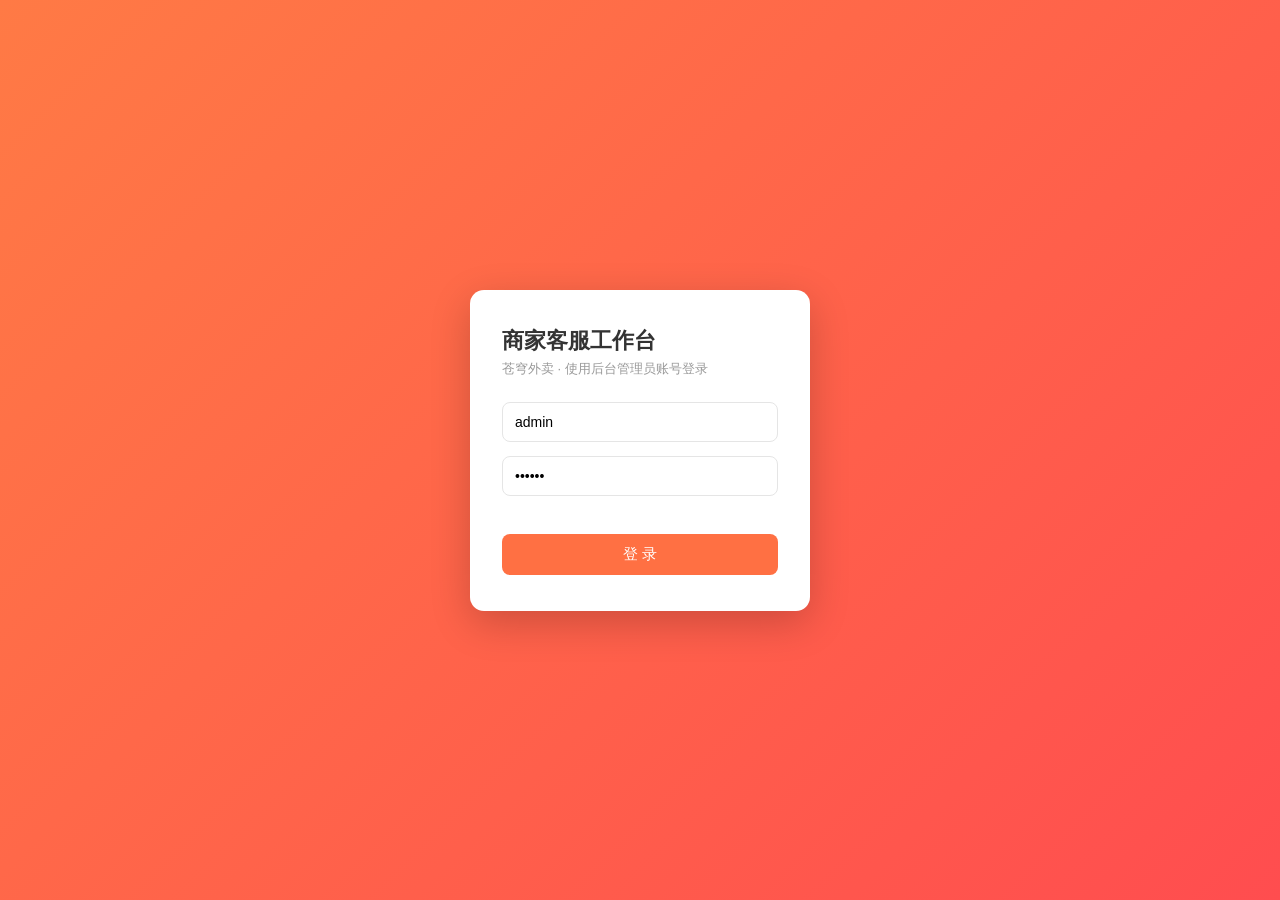
==== heima_sky_take_out-main/Web/nginx-1.20.2/html/kefu/index.html @ c5e61953 "feat(chat): 接入RAG智能客服，机器人优先应答并支持一键转人工 - 新增 BotService 调用 RAG 服务(127.0.0.1:8000/api/ask)，连接超时5s、读超时60" ====
<!DOCTYPE html>
<html lang="zh-CN">
<head>
<meta charset="UTF-8">
<meta name="viewport" content="width=device-width, initial-scale=1.0">
<title>苍穹外卖 · 商家客服</title>
<style>
  * { margin: 0; padding: 0; box-sizing: border-box; }
  html, body { height: 100%; font-family: -apple-system, "Segoe UI", "Microsoft YaHei", sans-serif; background: #f0f2f5; color: #333; }
  .hidden { display: none !important; }

  /* 登录 */
  #login-mask {
    position: fixed; inset: 0; background: linear-gradient(135deg, #ff7a45, #ff4d4f);
    display: flex; align-items: center; justify-content: center;
  }
  .login-card {
    background: #fff; border-radius: 14px; padding: 36px 32px;
    width: 340px; box-shadow: 0 12px 40px rgba(0,0,0,.2);
  }
  .login-card h1 { font-size: 22px; margin-bottom: 4px; }
  .login-card p { font-size: 13px; color: #999; margin-bottom: 24px; }
  .login-card input {
    width: 100%; border: 1px solid #e5e5e5; border-radius: 8px;
    padding: 11px 12px; font-size: 14px; margin-bottom: 14px; outline: none;
  }
  .login-card input:focus { border-color: #ff7a45; }
  .login-card button {
    width: 100%; border: none; border-radius: 8px; background: #ff7043;
    color: #fff; font-size: 15px; padding: 11px; cursor: pointer;
  }
  .login-card button:active { background: #e85d30; }
  .login-err { color: #f5222d; font-size: 12px; min-height: 18px; margin-bottom: 6px; }

  /* 主界面 */
  #app { height: 100%; display: flex; flex-direction: column; }
  .topbar {
    height: 56px; background: #fff; border-bottom: 1px solid #e8e8e8;
    display: flex; align-items: center; padding: 0 20px; flex-shrink: 0;
  }
  .topbar .logo { font-size: 17px; font-weight: 700; color: #ff7043; }
  .topbar .logo small { color: #999; font-weight: 400; margin-left: 8px; font-size: 12px; }
  .topbar .spacer { flex: 1; }
  .conn-dot { font-size: 12px; color: #999; margin-right: 16px; }
  .conn-dot::before {
    content: ""; display: inline-block; width: 8px; height: 8px; border-radius: 50%;
    background: #52c41a; margin-right: 5px; vertical-align: 1px;
  }
  .conn-dot.offline::before { background: #f5222d; }
  .emp-name { font-size: 13px; color: #666; margin-right: 14px; }
  .btn-logout {
    border: 1px solid #ddd; background: #fff; border-radius: 6px;
    padding: 6px 14px; font-size: 13px; cursor: pointer; color: #666;
  }

  .main { flex: 1; min-height: 0; display: flex; padding: 16px; gap: 16px; }
  .sider {
    width: 280px; background: #fff; border-radius: 12px;
    display: flex; flex-direction: column; overflow: hidden;
    box-shadow: 0 2px 10px rgba(0,0,0,.05); flex-shrink: 0;
  }
  .sider-head { padding: 16px; font-weight: 600; border-bottom: 1px solid #f2f2f2; flex-shrink: 0; }
  .conv-list { flex: 1; overflow-y: auto; }
  .conv {
    display: flex; align-items: center; gap: 10px; padding: 13px 16px; cursor: pointer;
    border-bottom: 1px solid #f7f7f7;
  }
  .conv:hover { background: #fafafa; }
  .conv.active { background: #fff4ef; }
  .conv-avatar {
    width: 40px; height: 40px; border-radius: 50%; background: #e6f4ff; color: #1677ff;
    display: flex; align-items: center; justify-content: center; font-size: 18px; flex-shrink: 0;
  }
  .conv-main { flex: 1; min-width: 0; }
  .conv-line1 { display: flex; justify-content: space-between; }
  .conv-name { font-size: 14px; font-weight: 600; }
  .conv-time { font-size: 11px; color: #bbb; }
  .conv-line2 { display: flex; justify-content: space-between; align-items: center; margin-top: 4px; gap: 6px; }
  .conv-last { font-size: 12px; color: #999; overflow: hidden; white-space: nowrap; text-overflow: ellipsis; flex: 1; }
  .conv-badge {
    background: #f5222d; color: #fff; font-size: 11px; border-radius: 9px;
    min-width: 18px; height: 18px; line-height: 18px; text-align: center; padding: 0 5px; flex-shrink: 0;
  }
  .sider-empty { text-align: center; color: #bbb; font-size: 13px; padding: 40px 0; }

  .chat {
    flex: 1; min-width: 0; background: #fff; border-radius: 12px;
    display: flex; flex-direction: column; overflow: hidden;
    box-shadow: 0 2px 10px rgba(0,0,0,.05);
  }
  .chat-head {
    padding: 14px 20px; border-bottom: 1px solid #f2f2f2; font-weight: 600; flex-shrink: 0;
  }
  .chat-head small { font-weight: 400; color: #999; margin-left: 8px; }
  .chat-msgs { flex: 1; min-height: 0; overflow-y: auto; padding: 20px; background: #f5f6f8; }
  .chat-tip { text-align: center; color: #bbb; font-size: 13px; margin-top: 30px; }
  .msg-row { display: flex; margin-bottom: 16px; }
  .msg-row.me { justify-content: flex-end; }
  .msg-ava {
    width: 36px; height: 36px; border-radius: 50%; background: #fff; border: 1px solid #eee;
    display: flex; align-items: center; justify-content: center; font-size: 19px; margin-right: 9px; flex-shrink: 0;
  }
  .msg-col { max-width: 66%; display: flex; flex-direction: column; }
  .me .msg-col { align-items: flex-end; }
  .msg-time { font-size: 10px; color: #bbb; margin-bottom: 3px; }
  .bubble { padding: 9px 13px; border-radius: 10px; font-size: 14px; line-height: 1.5; word-break: break-word; white-space: pre-wrap; }
  .other .bubble { background: #fff; border-top-left-radius: 2px; }
  .me .bubble { background: #ff7043; color: #fff; border-top-right-radius: 2px; }
  .bubble.sending { opacity: .6; }
  .order-card {
    width: 230px; background: #fff; border-radius: 10px; overflow: hidden; box-shadow: 0 1px 4px rgba(0,0,0,.1);
  }
  .me .order-card { background: #fff3ed; }
  .oc-h { background: #f7f7f7; padding: 7px 11px; font-size: 12px; color: #666; }
  .oc-n { padding: 8px 11px 4px; font-size: 12px; word-break: break-all; }
  .oc-f { display: flex; justify-content: space-between; padding: 4px 11px 9px; font-size: 12px; color: #888; }
  .oc-f b { color: #ff7043; font-size: 15px; }

  .chat-bar { display: flex; gap: 10px; padding: 12px 16px; border-top: 1px solid #f2f2f2; flex-shrink: 0; }
  .chat-bar textarea {
    flex: 1; border: 1px solid #e8e8e8; border-radius: 8px; resize: none; height: 44px;
    padding: 10px 12px; font-size: 14px; outline: none; font-family: inherit;
  }
  .chat-bar textarea:focus { border-color: #ff7a45; }
  .chat-bar button {
    align-self: flex-end; border: none; background: #ff7043; color: #fff;
    border-radius: 8px; padding: 0 26px; height: 44px; font-size: 14px; cursor: pointer;
  }
  .chat-bar button:disabled { background: #ffc7ae; cursor: not-allowed; }
  .chat-placeholder {
    flex: 1; display: flex; align-items: center; justify-content: center;
    color: #bbb; font-size: 14px;
  }
</style>
</head>
<body>

<div id="login-mask">
  <div class="login-card">
    <h1>商家客服工作台</h1>
    <p>苍穹外卖 · 使用后台管理员账号登录</p>
    <input id="lg-username" placeholder="管理员账号" value="admin" autocomplete="username">
    <input id="lg-password" type="password" placeholder="密码" value="123456" autocomplete="current-password">
    <div class="login-err" id="lg-err"></div>
    <button id="lg-btn">登 录</button>
  </div>
</div>

<div id="app" class="hidden">
  <div class="topbar">
    <div class="logo">🏪 苍穹外卖客服<small>商家工作台</small></div>
    <div class="spacer"></div>
    <span class="conn-dot" id="conn-dot">已连接</span>
    <span class="emp-name" id="emp-name"></span>
    <button class="btn-logout" id="btn-logout">退出</button>
  </div>
  <div class="main">
    <div class="sider">
      <div class="sider-head">会话列表</div>
      <div class="conv-list" id="conv-list"></div>
    </div>
    <div class="chat" id="chat-panel">
      <div class="chat-placeholder" id="chat-empty">请选择左侧会话开始回复</div>
      <div class="chat-head hidden" id="chat-head"></div>
      <div class="chat-msgs hidden" id="chat-msgs"></div>
      <div class="chat-bar hidden" id="chat-bar">
        <textarea id="chat-input" placeholder="输入回复内容，Enter 发送（Shift+Enter 换行）" maxlength="500"></textarea>
        <button id="chat-send">发送</button>
      </div>
    </div>
  </div>
</div>

<script>
(function () {
  var TOKEN_KEY = "sky_kefu_token";
  var EMP_KEY = "sky_kefu_emp";
  var STATUS_TEXT = { 1: "待付款", 2: "待接单", 3: "已接单", 4: "派送中", 5: "已完成", 6: "已取消" };

  var token = localStorage.getItem(TOKEN_KEY) || "";
  var emp = JSON.parse(localStorage.getItem(EMP_KEY) || "null");
  var conversations = [];
  var currentUser = null;   // 当前打开会话的 userId
  var messages = [];        // 当前会话消息
  var ws = null;
  var reconnectTimer = null;

  var $ = function (id) { return document.getElementById(id); };

  function esc(s) {
    return String(s == null ? "" : s).replace(/[&<>"']/g, function (c) {
      return { "&": "&amp;", "<": "&lt;", ">": "&gt;", '"': "&quot;", "'": "&#39;" }[c];
    });
  }
  function money(n) { return (Number(n) || 0).toFixed(2); }
  function fmtTime(t) {
    if (!t) return "";
    var d = new Date(String(t).replace(/-/g, "/"));
    if (isNaN(d.getTime())) return String(t).slice(5, 16);
    var p = function (n) { return n < 10 ? "0" + n : n; };
    return (d.getMonth() + 1) + "-" + p(d.getDate()) + " " + p(d.getHours()) + ":" + p(d.getMinutes());
  }

  function api(method, url, body) {
    return fetch(url, {
      method: method,
      headers: { "token": token, "Content-Type": "application/json" },
      body: body ? JSON.stringify(body) : undefined
    }).then(function (r) {
      if (r.status === 401) { logout(); throw new Error("登录已过期"); }
      return r.json();
    }).then(function (res) {
      if (res.code && res.code !== 1 && res.code !== 200) throw new Error(res.msg || "请求失败");
      return res.data;
    });
  }

  // ---------- 登录 ----------
  $("lg-btn").addEventListener("click", login);
  $("lg-password").addEventListener("keydown", function (e) { if (e.key === "Enter") login(); });

  function login() {
    var u = $("lg-username").value.trim();
    var p = $("lg-password").value.trim();
    $("lg-err").textContent = "";
    if (!u || !p) { $("lg-err").textContent = "请输入账号密码"; return; }
    fetch("/api/employee/login", {
      method: "POST",
      headers: { "Content-Type": "application/json" },
      body: JSON.stringify({ username: u, password: p })
    }).then(function (r) { return r.json(); }).then(function (res) {
      if (res.code !== 1 && res.code !== 200) throw new Error(res.msg || "登录失败");
      token = res.data.token;
      emp = { id: res.data.id, name: res.data.name || res.data.userName || u };
      localStorage.setItem(TOKEN_KEY, token);
      localStorage.setItem(EMP_KEY, JSON.stringify(emp));
      enterApp();
    }).catch(function (e) {
      $("lg-err").textContent = e.message || "登录失败";
    });
  }

  $("btn-logout").addEventListener("click", logout);
  function logout() {
    token = "";
    localStorage.removeItem(TOKEN_KEY);
    localStorage.removeItem(EMP_KEY);
    closeWs();
    $("login-mask").classList.remove("hidden");
    $("app").classList.add("hidden");
  }

  // ---------- 进入工作台 ----------
  function enterApp() {
    $("login-mask").classList.add("hidden");
    $("app").classList.remove("hidden");
    $("emp-name").textContent = emp ? (emp.name || "管理员") : "";
    connectWs();
    loadConversations();
    setInterval(loadConversations, 15000); // 兜底轮询
  }

  // ---------- WebSocket ----------
  function connectWs() {
    if (!token) return;
    var proto = location.protocol === "https:" ? "wss" : "ws";
    var url = proto + "://" + location.host + "/ws/chat?type=2&token=" + encodeURIComponent(token);
    var sock;
    try { sock = new WebSocket(url); } catch (e) { return; }
    ws = sock;
    sock.onopen = function () { setConn(true); };
    sock.onclose = function () {
      setConn(false);
      if (ws === sock) {
        reconnectTimer = setTimeout(connectWs, 3000);
      }
    };
    sock.onerror = function () { try { sock.close(); } catch (e) {} };
    sock.onmessage = function (ev) {
      var env;
      try { env = JSON.parse(ev.data); } catch (e) { return; }
      if (env.type === "msg" && env.message) {
        var m = env.message;
        if (m.senderType === 1) {
          //用户发来
          if (currentUser === m.userId) {
            messages.push(m);
            renderMessages();
            api("PUT", "/api/chat/read?userId=" + m.userId);
            patchConv(m.userId, { unreadCount: 0 });
          } else {
            upsertConvOnPush(m);
          }
        }
      } else if (env.type === "ack") {
        resolveAck(env.clientMsgId, env.message);
      }
      loadConversations(true);
    };
  }

  function closeWs() {
    if (reconnectTimer) { clearTimeout(reconnectTimer); reconnectTimer = null; }
    if (ws) {
      var s = ws; ws = null;
      s.onclose = s.onerror = s.onmessage = null;
      try { s.close(); } catch (e) {}
    }
  }
  function setConn(ok) { $("conn-dot").classList.toggle("offline", !ok); $("conn-dot").textContent = ok ? "已连接" : "连接中…"; }

  // ---------- 会话列表 ----------
  function loadConversations(silent) {
    if (!token) return;
    api("GET", "/api/chat/conversations").then(function (list) {
      conversations = list || [];
      renderConvList();
    }).catch(function (e) { if (!silent) console.warn(e); });
  }

  function convPreview(c) {
    return c.lastMsgType === 2 ? "[订单卡片]" : esc(c.lastContent || "");
  }

  function renderConvList() {
    var box = $("conv-list");
    if (!conversations.length) {
      box.innerHTML = '<div class="sider-empty">暂无用户咨询</div>';
      return;
    }
    box.innerHTML = conversations.map(function (c) {
      var name = c.userName || c.username || ("用户" + c.userId);
      return '<div class="conv' + (currentUser === c.userId ? " active" : "") + '" data-uid="' + c.userId + '">'
        + '<div class="conv-avatar">👤</div>'
        + '<div class="conv-main"><div class="conv-line1"><span class="conv-name">' + esc(name) + '</span>'
        + '<span class="conv-time">' + esc(fmtTime(c.lastTime)) + '</span></div>'
        + '<div class="conv-line2"><span class="conv-last">' + convPreview(c) + '</span>'
        + (c.unreadCount ? '<span class="conv-badge">' + (c.unreadCount > 99 ? "99+" : c.unreadCount) + '</span>' : "")
        + "</div></div></div>";
    }).join("");
    box.querySelectorAll(".conv").forEach(function (el) {
      el.addEventListener("click", function () { openConversation(Number(el.dataset.uid)); });
    });
  }

  function upsertConvOnPush(m) {
    var found = conversations.find(function (c) { return c.userId === m.userId; });
    if (found) {
      found.lastMsgType = m.msgType;
      found.lastContent = m.content;
      found.lastTime = m.createTime;
      found.unreadCount = (found.unreadCount || 0) + 1;
    }
    // 精确排序由下一次 loadConversations 完成
  }
  function patchConv(uid, patch) {
    var c = conversations.find(function (x) { return x.userId === uid; });
    if (c) Object.assign(c, patch);
  }

  // ---------- 聊天窗 ----------
  function openConversation(uid) {
    currentUser = uid;
    renderConvList();
    $("chat-empty").classList.add("hidden");
    ["chat-head", "chat-msgs", "chat-bar"].forEach(function (id) { $(id).classList.remove("hidden"); });
    var c = conversations.find(function (x) { return x.userId === uid; });
    $("chat-head").innerHTML = esc(c ? (c.userName || c.username || ("用户" + uid)) : ("用户" + uid))
      + "<small>userId: " + uid + "</small>";
    $("chat-msgs").innerHTML = '<div class="chat-tip">加载中…</div>';
    api("GET", "/api/chat/history?userId=" + uid).then(function (list) {
      if (currentUser !== uid) return;
      messages = list || [];
      renderMessages();
      return api("PUT", "/api/chat/read?userId=" + uid);
    }).then(function () {
      patchConv(uid, { unreadCount: 0 });
      renderConvList();
    }).catch(function (e) {
      if (currentUser === uid) $("chat-msgs").innerHTML = '<div class="chat-tip">' + esc(e.message) + "</div>";
    });
  }

  function bubbleHtml(m) {
    var mine = m.senderType === 2;
    var cmid = m.clientMsgId ? ' data-cmid="' + esc(m.clientMsgId) + '"' : "";
    var body;
    if (m.msgType === 2) {
      var s = {};
      try { s = JSON.parse(m.content || "{}"); } catch (e) {}
      body = '<div class="order-card"><div class="oc-h">🧾 订单卡片' + (m.sending ? "（发送中）" : "") + "</div>"
        + '<div class="oc-n">' + esc(s.number || "") + "</div>"
        + '<div class="oc-f"><span>' + esc(STATUS_TEXT[s.status] || "未知状态") + '</span><b>￥' + money(s.amount) + "</b></div></div>";
    } else {
      body = '<div class="bubble' + (m.sending ? " sending" : "") + '">' + esc(m.content) + "</div>";
    }
    return '<div class="msg-row ' + (mine ? "me" : "other") + '"' + cmid + '>'
      + (mine ? "" : '<div class="msg-ava">' + (m.senderType === 3 ? "🤖" : "👤") + "</div>")
      + '<div class="msg-col">' + (m.createTime ? '<div class="msg-time">' + esc(fmtTime(m.createTime)) + "</div>" : "")
      + body + "</div></div>";
  }

  function renderMessages() {
    var box = $("chat-msgs");
    box.innerHTML = messages.length ? messages.map(bubbleHtml).join("") : '<div class="chat-tip">暂无消息</div>';
    box.scrollTop = box.scrollHeight;
  }

  function sendText() {
    var input = $("chat-input");
    var text = input.value.trim();
    if (!text || currentUser == null) return;
    if (!ws || ws.readyState !== WebSocket.OPEN) { alert("连接中，请稍后再试"); return; }
    var clientMsgId = "k" + Date.now() + Math.floor(Math.random() * 1000);
    messages.push({ clientMsgId: clientMsgId, senderType: 2, msgType: 1, content: text, sending: true });
    renderMessages();
    ws.send(JSON.stringify({ clientMsgId: clientMsgId, msgType: 1, content: text, toUser: currentUser }));
    input.value = "";
  }

  function resolveAck(clientMsgId, saved) {
    if (!clientMsgId) return;
    var idx = messages.findIndex(function (m) { return m.clientMsgId === clientMsgId; });
    if (idx >= 0) { messages[idx] = saved; renderMessages(); }
  }

  $("chat-send").addEventListener("click", sendText);
  $("chat-input").addEventListener("keydown", function (e) {
    if (e.key === "Enter" && !e.shiftKey) { e.preventDefault(); sendText(); }
  });

  // 已登录则直接进入
  if (token && emp) enterApp();
})();
</script>
</body>
</html>
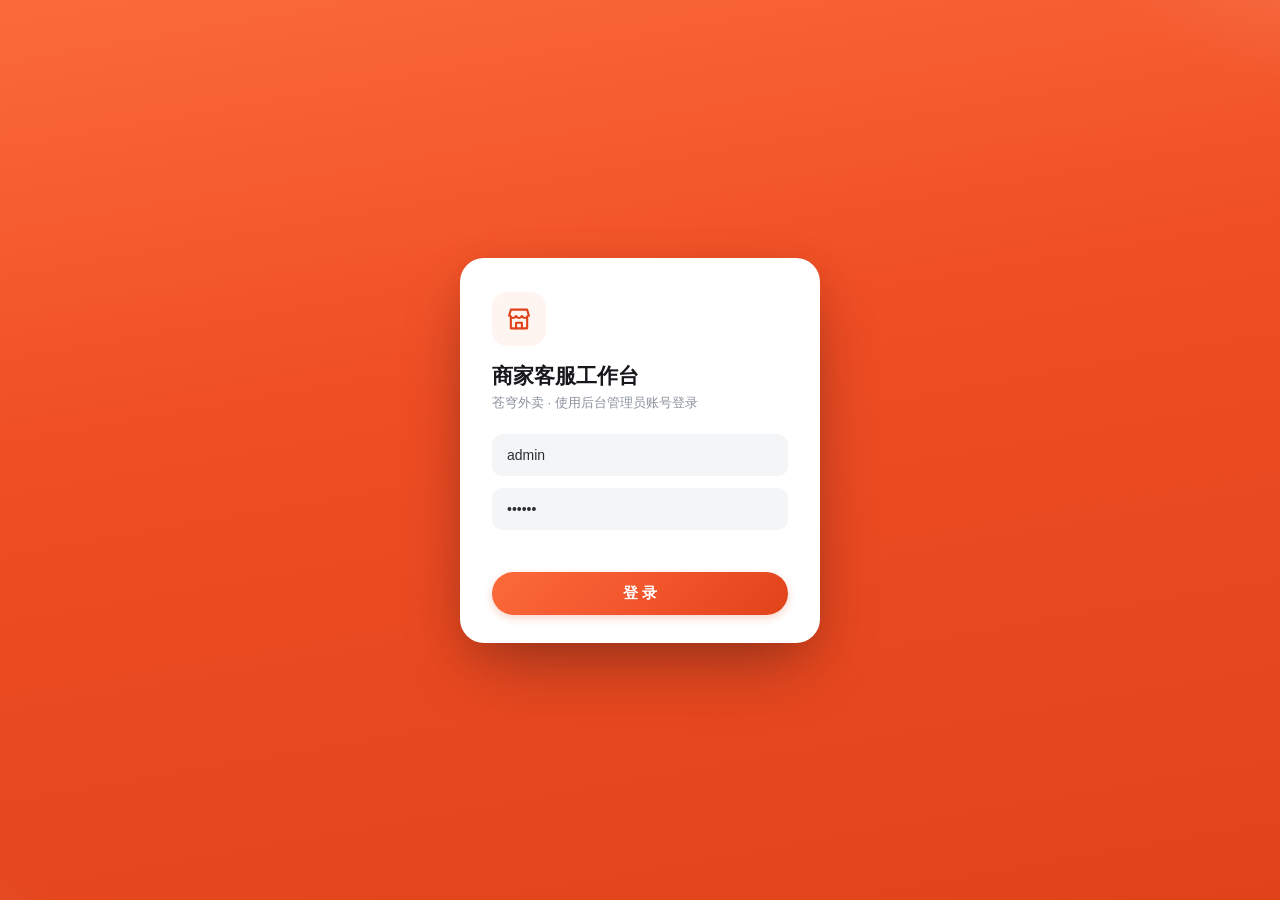
==== commit e4d1ec9b: "feat(web): UI优化——金属边框手机壳、用户头像、菜单搜索与空状态/触摸目标改进 - H5手机壳改竖长比例(380×98vh)并加不锈钢质感多层边框 - 新增用户头像：编辑资料页上传/移除(" ====
--- a/heima_sky_take_out-main/Web/nginx-1.20.2/html/kefu/index.html
+++ b/heima_sky_take_out-main/Web/nginx-1.20.2/html/kefu/index.html
@@ -5,131 +5,232 @@
 <meta name="viewport" content="width=device-width, initial-scale=1.0">
 <title>苍穹外卖 · 商家客服</title>
 <style>
-  * { margin: 0; padding: 0; box-sizing: border-box; }
-  html, body { height: 100%; font-family: -apple-system, "Segoe UI", "Microsoft YaHei", sans-serif; background: #f0f2f5; color: #333; }
-  .hidden { display: none !important; }
+  :root {
+    --brand-50:#fff5f0; --brand-100:#ffe6d9; --brand-300:#ffa582; --brand-400:#fb7a4d;
+    --brand-500:#f2552c; --brand-600:#df4218;
+    --grad-brand: linear-gradient(135deg,#fb6a3a 0%,#f2552c 52%,#e0431a 100%);
+    --bot:#2f6fed; --bot-bg:#ecf3fe; --bot-line:#d8e7fd;
+    --success:#16a34a; --danger:#e5484d;
+    --ink-900:#17181c; --ink-700:#2b2d33; --ink-500:#5d6470; --ink-400:#8b919c; --ink-300:#b6bcc6;
+    --line:#ececf0; --line-soft:#f4f5f7; --surface:#f6f7f9;
+    --shadow-xs:0 1px 2px rgba(23,24,28,.05);
+    --shadow-sm:0 2px 10px rgba(23,24,28,.06);
+    --shadow-md:0 8px 24px rgba(23,24,28,.09);
+    --shadow-brand-sm:0 3px 9px rgba(226,67,26,.24);
+    --ease:cubic-bezier(.32,.72,0,1);
+  }
+  * { margin:0; padding:0; box-sizing:border-box; -webkit-tap-highlight-color:transparent; }
+  html, body {
+    height:100%;
+    font-family:-apple-system,BlinkMacSystemFont,"PingFang SC","Hiragino Sans GB","Microsoft YaHei","Helvetica Neue",Arial,sans-serif;
+    background:
+      radial-gradient(820px 520px at 4% -14%, rgba(251,122,77,.20), transparent 62%),
+      radial-gradient(780px 560px at 116% 118%, rgba(47,111,237,.12), transparent 58%),
+      radial-gradient(640px 640px at 50% 52%, rgba(255,183,107,.07), transparent 70%),
+      #e6e8ee;
+    background-attachment: fixed;
+    color:var(--ink-700);
+    -webkit-font-smoothing:antialiased;
+  }
+  .hidden { display:none !important; }
+  button { font-family:inherit; cursor:pointer; }
+  input, textarea { font-family:inherit; }
+
+  /* 线性图标 */
+  .ic { width:1em; height:1em; fill:none; stroke:currentColor; stroke-width:1.8; stroke-linecap:round; stroke-linejoin:round; flex-shrink:0; display:block; }
 
   /* 登录 */
   #login-mask {
-    position: fixed; inset: 0; background: linear-gradient(135deg, #ff7a45, #ff4d4f);
-    display: flex; align-items: center; justify-content: center;
+    position:fixed; inset:0;
+    background:
+      radial-gradient(560px 320px at 110% -10%, rgba(255,255,255,.16), transparent 60%),
+      radial-gradient(420px 300px at -10% 110%, rgba(255,255,255,.10), transparent 55%),
+      linear-gradient(170deg,#fb6a3a 0%,#ef4d24 42%,#e0431a 100%);
+    display:flex; align-items:center; justify-content:center;
   }
   .login-card {
-    background: #fff; border-radius: 14px; padding: 36px 32px;
-    width: 340px; box-shadow: 0 12px 40px rgba(0,0,0,.2);
-  }
-  .login-card h1 { font-size: 22px; margin-bottom: 4px; }
-  .login-card p { font-size: 13px; color: #999; margin-bottom: 24px; }
+    background:#fff; border-radius:24px; padding:34px 32px 28px;
+    width:360px; box-shadow:0 30px 70px -18px rgba(23,24,28,.42), 0 10px 28px rgba(185,53,18,.30);
+    animation:popIn .28s var(--ease) backwards;
+  }
+  @keyframes popIn { from{opacity:0;transform:translateY(12px) scale(.97)} to{opacity:1;transform:translateY(0) scale(1)} }
+  .login-card .lg-logo {
+    width:54px; height:54px; border-radius:15px; margin-bottom:16px;
+    background:var(--brand-50); color:var(--brand-600);
+    display:flex; align-items:center; justify-content:center; font-size:28px;
+  }
+  .login-card h1 { font-size:21px; color:var(--ink-900); margin-bottom:4px; }
+  .login-card p { font-size:13px; color:var(--ink-400); margin-bottom:22px; }
   .login-card input {
-    width: 100%; border: 1px solid #e5e5e5; border-radius: 8px;
-    padding: 11px 12px; font-size: 14px; margin-bottom: 14px; outline: none;
-  }
-  .login-card input:focus { border-color: #ff7a45; }
+    width:100%; border:1px solid transparent; border-radius:10px;
+    padding:12px 14px; font-size:14px; margin-bottom:12px; outline:none;
+    background:var(--line-soft); color:var(--ink-700);
+    transition:border-color .18s,background .18s,box-shadow .18s;
+  }
+  .login-card input::placeholder { color:var(--ink-300); }
+  .login-card input:focus { border-color:var(--brand-300); background:#fff; box-shadow:0 0 0 3px rgba(242,85,44,.12); }
   .login-card button {
-    width: 100%; border: none; border-radius: 8px; background: #ff7043;
-    color: #fff; font-size: 15px; padding: 11px; cursor: pointer;
-  }
-  .login-card button:active { background: #e85d30; }
-  .login-err { color: #f5222d; font-size: 12px; min-height: 18px; margin-bottom: 6px; }
+    width:100%; border:none; border-radius:999px; background:var(--grad-brand);
+    color:#fff; font-size:15px; font-weight:600; padding:12px; margin-top:4px;
+    box-shadow:var(--shadow-brand-sm);
+    transition:transform .12s var(--ease),filter .18s,box-shadow .18s;
+  }
+  .login-card button:active { transform:scale(.98); filter:brightness(.96); box-shadow:none; }
+  .login-err { color:var(--danger); font-size:12px; min-height:18px; margin:2px 0 6px; }
 
   /* 主界面 */
-  #app { height: 100%; display: flex; flex-direction: column; }
+  #app { height:100%; display:flex; flex-direction:column; }
   .topbar {
-    height: 56px; background: #fff; border-bottom: 1px solid #e8e8e8;
-    display: flex; align-items: center; padding: 0 20px; flex-shrink: 0;
-  }
-  .topbar .logo { font-size: 17px; font-weight: 700; color: #ff7043; }
-  .topbar .logo small { color: #999; font-weight: 400; margin-left: 8px; font-size: 12px; }
-  .topbar .spacer { flex: 1; }
-  .conn-dot { font-size: 12px; color: #999; margin-right: 16px; }
+    height:60px; background:rgba(255,255,255,.9);
+    -webkit-backdrop-filter:blur(10px); backdrop-filter:blur(10px);
+    border-bottom:1px solid var(--line);
+    display:flex; align-items:center; padding:0 22px; flex-shrink:0;
+  }
+  .topbar .logo {
+    font-size:17px; font-weight:700; color:var(--ink-900);
+    display:inline-flex; align-items:center; gap:9px;
+  }
+  .topbar .logo .lg-mark {
+    width:34px; height:34px; border-radius:10px;
+    background:var(--grad-brand); color:#fff;
+    display:flex; align-items:center; justify-content:center; font-size:19px;
+    box-shadow:var(--shadow-brand-sm);
+  }
+  .topbar .logo small { color:var(--ink-400); font-weight:400; margin-left:4px; font-size:12px; }
+  .topbar .spacer { flex:1; }
+  .conn-dot { font-size:12px; color:var(--ink-500); margin-right:18px; display:inline-flex; align-items:center; }
   .conn-dot::before {
-    content: ""; display: inline-block; width: 8px; height: 8px; border-radius: 50%;
-    background: #52c41a; margin-right: 5px; vertical-align: 1px;
-  }
-  .conn-dot.offline::before { background: #f5222d; }
-  .emp-name { font-size: 13px; color: #666; margin-right: 14px; }
+    content:""; display:inline-block; width:8px; height:8px; border-radius:50%;
+    background:var(--success); margin-right:6px;
+    box-shadow:0 0 0 3px rgba(22,163,74,.14);
+  }
+  .conn-dot.offline::before { background:var(--danger); box-shadow:0 0 0 3px rgba(229,72,77,.14); }
+  .emp-name { font-size:13px; color:var(--ink-500); margin-right:14px; }
   .btn-logout {
-    border: 1px solid #ddd; background: #fff; border-radius: 6px;
-    padding: 6px 14px; font-size: 13px; cursor: pointer; color: #666;
-  }
-
-  .main { flex: 1; min-height: 0; display: flex; padding: 16px; gap: 16px; }
+    border:1px solid var(--line); background:#fff; border-radius:999px;
+    padding:7px 16px; font-size:13px; color:var(--ink-500);
+    transition:all .15s;
+  }
+  .btn-logout:hover { border-color:var(--brand-300); color:var(--brand-600); }
+  .btn-logout:active { background:var(--line-soft); }
+
+  .main { flex:1; min-height:0; display:flex; padding:18px; gap:18px; }
   .sider {
-    width: 280px; background: #fff; border-radius: 12px;
-    display: flex; flex-direction: column; overflow: hidden;
-    box-shadow: 0 2px 10px rgba(0,0,0,.05); flex-shrink: 0;
-  }
-  .sider-head { padding: 16px; font-weight: 600; border-bottom: 1px solid #f2f2f2; flex-shrink: 0; }
-  .conv-list { flex: 1; overflow-y: auto; }
+    width:300px; background:#fff; border-radius:18px;
+    display:flex; flex-direction:column; overflow:hidden;
+    box-shadow:var(--shadow-sm); flex-shrink:0;
+  }
+  .sider-head {
+    padding:17px 18px 14px; font-weight:600; font-size:15px; color:var(--ink-900);
+    border-bottom:1px solid var(--line-soft); flex-shrink:0;
+    display:flex; align-items:center; justify-content:space-between;
+  }
+  .sider-head .sh-count { font-size:12px; color:var(--ink-400); font-weight:400; }
+  .conv-list { flex:1; overflow-y:auto; padding:8px; }
   .conv {
-    display: flex; align-items: center; gap: 10px; padding: 13px 16px; cursor: pointer;
-    border-bottom: 1px solid #f7f7f7;
-  }
-  .conv:hover { background: #fafafa; }
-  .conv.active { background: #fff4ef; }
+    display:flex; align-items:center; gap:11px; padding:11px 12px; cursor:pointer;
+    border-radius:14px; margin-bottom:2px;
+    transition:background .15s;
+  }
+  .conv:hover { background:var(--line-soft); }
+  .conv.active { background:var(--brand-50); }
+  .conv.active .conv-name { color:var(--brand-600); }
   .conv-avatar {
-    width: 40px; height: 40px; border-radius: 50%; background: #e6f4ff; color: #1677ff;
-    display: flex; align-items: center; justify-content: center; font-size: 18px; flex-shrink: 0;
-  }
-  .conv-main { flex: 1; min-width: 0; }
-  .conv-line1 { display: flex; justify-content: space-between; }
-  .conv-name { font-size: 14px; font-weight: 600; }
-  .conv-time { font-size: 11px; color: #bbb; }
-  .conv-line2 { display: flex; justify-content: space-between; align-items: center; margin-top: 4px; gap: 6px; }
-  .conv-last { font-size: 12px; color: #999; overflow: hidden; white-space: nowrap; text-overflow: ellipsis; flex: 1; }
+    width:42px; height:42px; border-radius:50%; background:var(--brand-50); color:var(--brand-600);
+    display:flex; align-items:center; justify-content:center; font-size:22px; flex-shrink:0;
+  }
+  .conv-main { flex:1; min-width:0; }
+  .conv-line1 { display:flex; justify-content:space-between; align-items:baseline; }
+  .conv-name { font-size:14px; font-weight:600; color:var(--ink-900); }
+  .conv-time { font-size:11px; color:var(--ink-300); flex-shrink:0; margin-left:8px; }
+  .conv-line2 { display:flex; justify-content:space-between; align-items:center; margin-top:4px; gap:6px; }
+  .conv-last { font-size:12px; color:var(--ink-400); overflow:hidden; white-space:nowrap; text-overflow:ellipsis; flex:1; }
   .conv-badge {
-    background: #f5222d; color: #fff; font-size: 11px; border-radius: 9px;
-    min-width: 18px; height: 18px; line-height: 18px; text-align: center; padding: 0 5px; flex-shrink: 0;
-  }
-  .sider-empty { text-align: center; color: #bbb; font-size: 13px; padding: 40px 0; }
+    background:var(--danger); color:#fff; font-size:11px; font-weight:600; border-radius:9px;
+    min-width:18px; height:18px; line-height:18px; text-align:center; padding:0 5px; flex-shrink:0;
+    box-shadow:0 2px 5px rgba(229,72,77,.35);
+  }
+  .sider-empty { text-align:center; color:var(--ink-300); font-size:13px; padding:56px 0; }
 
   .chat {
-    flex: 1; min-width: 0; background: #fff; border-radius: 12px;
-    display: flex; flex-direction: column; overflow: hidden;
-    box-shadow: 0 2px 10px rgba(0,0,0,.05);
+    flex:1; min-width:0; background:#fff; border-radius:18px;
+    display:flex; flex-direction:column; overflow:hidden;
+    box-shadow:var(--shadow-sm);
   }
   .chat-head {
-    padding: 14px 20px; border-bottom: 1px solid #f2f2f2; font-weight: 600; flex-shrink: 0;
-  }
-  .chat-head small { font-weight: 400; color: #999; margin-left: 8px; }
-  .chat-msgs { flex: 1; min-height: 0; overflow-y: auto; padding: 20px; background: #f5f6f8; }
-  .chat-tip { text-align: center; color: #bbb; font-size: 13px; margin-top: 30px; }
-  .msg-row { display: flex; margin-bottom: 16px; }
-  .msg-row.me { justify-content: flex-end; }
+    padding:15px 22px; border-bottom:1px solid var(--line-soft); font-weight:600;
+    font-size:15px; color:var(--ink-900); flex-shrink:0;
+  }
+  .chat-head small { font-weight:400; color:var(--ink-400); margin-left:8px; font-size:12px; }
+  .chat-msgs {
+    flex:1; min-height:0; overflow-y:auto; padding:22px;
+    background:
+      radial-gradient(420px 240px at 108% -8%, rgba(47,111,237,.07), transparent 60%),
+      linear-gradient(180deg,#f2f6fc 0%,#edf1f8 100%);
+  }
+  .chat-tip { text-align:center; color:var(--ink-300); font-size:13px; margin-top:30px; }
+  .msg-row { display:flex; margin-bottom:16px; }
+  .msg-row.me { justify-content:flex-end; }
   .msg-ava {
-    width: 36px; height: 36px; border-radius: 50%; background: #fff; border: 1px solid #eee;
-    display: flex; align-items: center; justify-content: center; font-size: 19px; margin-right: 9px; flex-shrink: 0;
-  }
-  .msg-col { max-width: 66%; display: flex; flex-direction: column; }
-  .me .msg-col { align-items: flex-end; }
-  .msg-time { font-size: 10px; color: #bbb; margin-bottom: 3px; }
-  .bubble { padding: 9px 13px; border-radius: 10px; font-size: 14px; line-height: 1.5; word-break: break-word; white-space: pre-wrap; }
-  .other .bubble { background: #fff; border-top-left-radius: 2px; }
-  .me .bubble { background: #ff7043; color: #fff; border-top-right-radius: 2px; }
-  .bubble.sending { opacity: .6; }
+    width:36px; height:36px; border-radius:50%; background:#fff; border:1px solid var(--line);
+    box-shadow:var(--shadow-xs);
+    display:flex; align-items:center; justify-content:center; font-size:20px; margin-right:10px; flex-shrink:0;
+  }
+  .msg-ava.av-bot { background:var(--bot-bg); border-color:var(--bot-line); color:var(--bot); }
+  .msg-col { max-width:66%; display:flex; flex-direction:column; }
+  .me .msg-col { align-items:flex-end; }
+  .msg-time { font-size:10px; color:var(--ink-300); margin-bottom:4px; }
+  .bubble {
+    padding:10px 14px; border-radius:14px; font-size:14px; line-height:1.6;
+    word-break:break-word; white-space:pre-wrap;
+  }
+  .other .bubble { background:#fff; color:var(--ink-700); border-top-left-radius:4px; box-shadow:var(--shadow-xs); }
+  .me .bubble {
+    background:var(--grad-brand); color:#fff; border-top-right-radius:4px;
+    box-shadow:var(--shadow-brand-sm);
+  }
+  .bubble.sending { opacity:.65; }
+  .bot-tag {
+    font-size:10px; color:var(--bot); margin-bottom:3px; display:inline-block;
+    background:#e3eefd; border:1px solid var(--bot-line); border-radius:999px; padding:1px 9px; font-weight:500;
+  }
+  .other .bubble.bot { background:var(--bot-bg); border:1px solid var(--bot-line); box-shadow:none; }
   .order-card {
-    width: 230px; background: #fff; border-radius: 10px; overflow: hidden; box-shadow: 0 1px 4px rgba(0,0,0,.1);
-  }
-  .me .order-card { background: #fff3ed; }
-  .oc-h { background: #f7f7f7; padding: 7px 11px; font-size: 12px; color: #666; }
-  .oc-n { padding: 8px 11px 4px; font-size: 12px; word-break: break-all; }
-  .oc-f { display: flex; justify-content: space-between; padding: 4px 11px 9px; font-size: 12px; color: #888; }
-  .oc-f b { color: #ff7043; font-size: 15px; }
-
-  .chat-bar { display: flex; gap: 10px; padding: 12px 16px; border-top: 1px solid #f2f2f2; flex-shrink: 0; }
+    width:230px; background:#fff; border-radius:12px; overflow:hidden; box-shadow:var(--shadow-xs);
+  }
+  .me .order-card { background:var(--brand-50); }
+  .oc-h {
+    background:var(--line-soft); padding:8px 12px; font-size:12px; color:var(--ink-500);
+    display:flex; align-items:center; gap:5px;
+  }
+  .oc-h .ic { width:13px; height:13px; }
+  .oc-n { padding:9px 12px 4px; font-size:12px; color:var(--ink-700); word-break:break-all; }
+  .oc-f { display:flex; justify-content:space-between; padding:4px 12px 10px; font-size:12px; color:var(--ink-400); }
+  .oc-f b { color:var(--brand-600); font-size:15px; font-variant-numeric:tabular-nums; }
+
+  .chat-bar { display:flex; gap:10px; padding:12px 16px; border-top:1px solid var(--line-soft); flex-shrink:0; background:#fff; }
   .chat-bar textarea {
-    flex: 1; border: 1px solid #e8e8e8; border-radius: 8px; resize: none; height: 44px;
-    padding: 10px 12px; font-size: 14px; outline: none; font-family: inherit;
-  }
-  .chat-bar textarea:focus { border-color: #ff7a45; }
+    flex:1; border:1px solid transparent; border-radius:14px; resize:none; height:46px;
+    padding:12px 15px; font-size:14px; outline:none; background:var(--line-soft);
+    transition:border-color .18s,background .18s,box-shadow .18s;
+  }
+  .chat-bar textarea::placeholder { color:var(--ink-300); }
+  .chat-bar textarea:focus { border-color:var(--brand-300); background:#fff; box-shadow:0 0 0 3px rgba(242,85,44,.12); }
   .chat-bar button {
-    align-self: flex-end; border: none; background: #ff7043; color: #fff;
-    border-radius: 8px; padding: 0 26px; height: 44px; font-size: 14px; cursor: pointer;
-  }
-  .chat-bar button:disabled { background: #ffc7ae; cursor: not-allowed; }
+    align-self:flex-end; border:none; background:var(--grad-brand); color:#fff;
+    border-radius:999px; padding:0 30px; height:46px; font-size:14px; font-weight:600;
+    box-shadow:var(--shadow-brand-sm);
+    transition:transform .12s var(--ease),filter .18s,box-shadow .18s;
+  }
+  .chat-bar button:active { transform:scale(.97); filter:brightness(.96); box-shadow:none; }
+  .chat-bar button:disabled { background:var(--ink-300); box-shadow:none; cursor:not-allowed; }
   .chat-placeholder {
-    flex: 1; display: flex; align-items: center; justify-content: center;
-    color: #bbb; font-size: 14px;
+    flex:1; display:flex; flex-direction:column; align-items:center; justify-content:center; gap:12px;
+    color:var(--ink-300); font-size:14px;
+  }
+  .chat-placeholder .ph-ico {
+    width:72px; height:72px; border-radius:50%; background:var(--line-soft);
+    display:flex; align-items:center; justify-content:center; font-size:34px; color:var(--ink-300);
   }
 </style>
 </head>
@@ -137,6 +238,7 @@
 
 <div id="login-mask">
   <div class="login-card">
+    <div class="lg-logo" id="lg-logo"></div>
     <h1>商家客服工作台</h1>
     <p>苍穹外卖 · 使用后台管理员账号登录</p>
     <input id="lg-username" placeholder="管理员账号" value="admin" autocomplete="username">
@@ -148,7 +250,7 @@
 
 <div id="app" class="hidden">
   <div class="topbar">
-    <div class="logo">🏪 苍穹外卖客服<small>商家工作台</small></div>
+    <div class="logo"><span class="lg-mark" id="top-mark"></span>苍穹外卖客服<small>商家工作台</small></div>
     <div class="spacer"></div>
     <span class="conn-dot" id="conn-dot">已连接</span>
     <span class="emp-name" id="emp-name"></span>
@@ -156,11 +258,11 @@
   </div>
   <div class="main">
     <div class="sider">
-      <div class="sider-head">会话列表</div>
+      <div class="sider-head">会话列表<span class="sh-count" id="sider-count"></span></div>
       <div class="conv-list" id="conv-list"></div>
     </div>
     <div class="chat" id="chat-panel">
-      <div class="chat-placeholder" id="chat-empty">请选择左侧会话开始回复</div>
+      <div class="chat-placeholder" id="chat-empty"><span class="ph-ico" id="ph-ico"></span>请选择左侧会话开始回复</div>
       <div class="chat-head hidden" id="chat-head"></div>
       <div class="chat-msgs hidden" id="chat-msgs"></div>
       <div class="chat-bar hidden" id="chat-bar">
@@ -176,6 +278,21 @@
   var TOKEN_KEY = "sky_kefu_token";
   var EMP_KEY = "sky_kefu_emp";
   var STATUS_TEXT = { 1: "待付款", 2: "待接单", 3: "已接单", 4: "派送中", 5: "已完成", 6: "已取消" };
+
+  // 线性图标（与用户端 H5 同款：24×24，1.8 线宽，currentColor）
+  function ic(inner) {
+    return '<svg class="ic" viewBox="0 0 24 24" fill="none" stroke="currentColor" stroke-width="1.8" stroke-linecap="round" stroke-linejoin="round" aria-hidden="true">' + inner + "</svg>";
+  }
+  var Ico = {
+    store: ic('<path d="M3.5 9.2 5 4h14l1.5 5.2"/><path d="M4.5 9.4a2.7 2.7 0 0 0 5 0 2.7 2.7 0 0 0 5 0 2.7 2.7 0 0 0 5 0"/><path d="M5 10.5V20h14v-9.5"/><path d="M9.5 20v-4.8h5V20"/>'),
+    user: ic('<circle cx="12" cy="8" r="4"/><path d="M4.5 20c0-4 3.6-6 7.5-6s7.5 2 7.5 6"/>'),
+    bot: ic('<rect x="4.2" y="8.5" width="15.6" height="10.5" rx="3.2"/><path d="M12 8.5V5"/><circle cx="12" cy="3.8" r="1.1" fill="currentColor" stroke="none"/><circle cx="9.4" cy="13.2" r="1.05" fill="currentColor" stroke="none"/><circle cx="14.6" cy="13.2" r="1.05" fill="currentColor" stroke="none"/><path d="M9.6 16.2h4.8"/><path d="M2.8 12.8v2.6"/><path d="M21.2 12.8v2.6"/>'),
+    receipt: ic('<path d="M5 2.5v19l2-1.2 2 1.2 2-1.2 2 1.2 2-1.2 2 1.2V2.5l-2 1.2-2-1.2-2 1.2-2-1.2-2 1.2z"/><path d="M9 8h6"/><path d="M9 11.5h6"/><path d="M9 15h4"/>'),
+    chat: ic('<path d="M21 11.6a8.4 8.4 0 0 1-8.5 8.4 8.6 8.6 0 0 1-3.9-.9L3 21l1.9-5.6A8.4 8.4 0 1 1 21 11.6z"/><circle cx="9.2" cy="11.6" r="1" fill="currentColor" stroke="none"/><circle cx="12" cy="11.6" r="1" fill="currentColor" stroke="none"/><circle cx="14.8" cy="11.6" r="1" fill="currentColor" stroke="none"/>')
+  };
+  document.getElementById("lg-logo").innerHTML = Ico.store;
+  document.getElementById("top-mark").innerHTML = Ico.store;
+  document.getElementById("ph-ico").innerHTML = Ico.chat;
 
   var token = localStorage.getItem(TOKEN_KEY) || "";
   var emp = JSON.parse(localStorage.getItem(EMP_KEY) || "null");
@@ -324,6 +441,8 @@
 
   function renderConvList() {
     var box = $("conv-list");
+    var unread = conversations.reduce(function (s, c) { return s + (c.unreadCount || 0); }, 0);
+    $("sider-count").textContent = unread ? unread + " 条未读" : (conversations.length ? conversations.length + " 个会话" : "");
     if (!conversations.length) {
       box.innerHTML = '<div class="sider-empty">暂无用户咨询</div>';
       return;
@@ -331,7 +450,7 @@
     box.innerHTML = conversations.map(function (c) {
       var name = c.userName || c.username || ("用户" + c.userId);
       return '<div class="conv' + (currentUser === c.userId ? " active" : "") + '" data-uid="' + c.userId + '">'
-        + '<div class="conv-avatar">👤</div>'
+        + '<div class="conv-avatar">' + Ico.user + '</div>'
         + '<div class="conv-main"><div class="conv-line1"><span class="conv-name">' + esc(name) + '</span>'
         + '<span class="conv-time">' + esc(fmtTime(c.lastTime)) + '</span></div>'
         + '<div class="conv-line2"><span class="conv-last">' + convPreview(c) + '</span>'
@@ -383,19 +502,21 @@
 
   function bubbleHtml(m) {
     var mine = m.senderType === 2;
+    var isBot = m.senderType === 3;
     var cmid = m.clientMsgId ? ' data-cmid="' + esc(m.clientMsgId) + '"' : "";
     var body;
     if (m.msgType === 2) {
       var s = {};
       try { s = JSON.parse(m.content || "{}"); } catch (e) {}
-      body = '<div class="order-card"><div class="oc-h">🧾 订单卡片' + (m.sending ? "（发送中）" : "") + "</div>"
+      body = '<div class="order-card"><div class="oc-h">' + Ico.receipt + "订单卡片" + (m.sending ? "（发送中）" : "") + "</div>"
         + '<div class="oc-n">' + esc(s.number || "") + "</div>"
         + '<div class="oc-f"><span>' + esc(STATUS_TEXT[s.status] || "未知状态") + '</span><b>￥' + money(s.amount) + "</b></div></div>";
     } else {
-      body = '<div class="bubble' + (m.sending ? " sending" : "") + '">' + esc(m.content) + "</div>";
+      body = (isBot ? '<div class="bot-tag">智能客服</div>' : "")
+        + '<div class="bubble' + (m.sending ? " sending" : "") + (isBot ? " bot" : "") + '">' + esc(m.content) + "</div>";
     }
     return '<div class="msg-row ' + (mine ? "me" : "other") + '"' + cmid + '>'
-      + (mine ? "" : '<div class="msg-ava">' + (m.senderType === 3 ? "🤖" : "👤") + "</div>")
+      + (mine ? "" : '<div class="msg-ava' + (isBot ? " av-bot" : "") + '">' + (isBot ? Ico.bot : Ico.user) + "</div>")
       + '<div class="msg-col">' + (m.createTime ? '<div class="msg-time">' + esc(fmtTime(m.createTime)) + "</div>" : "")
       + body + "</div></div>";
   }
